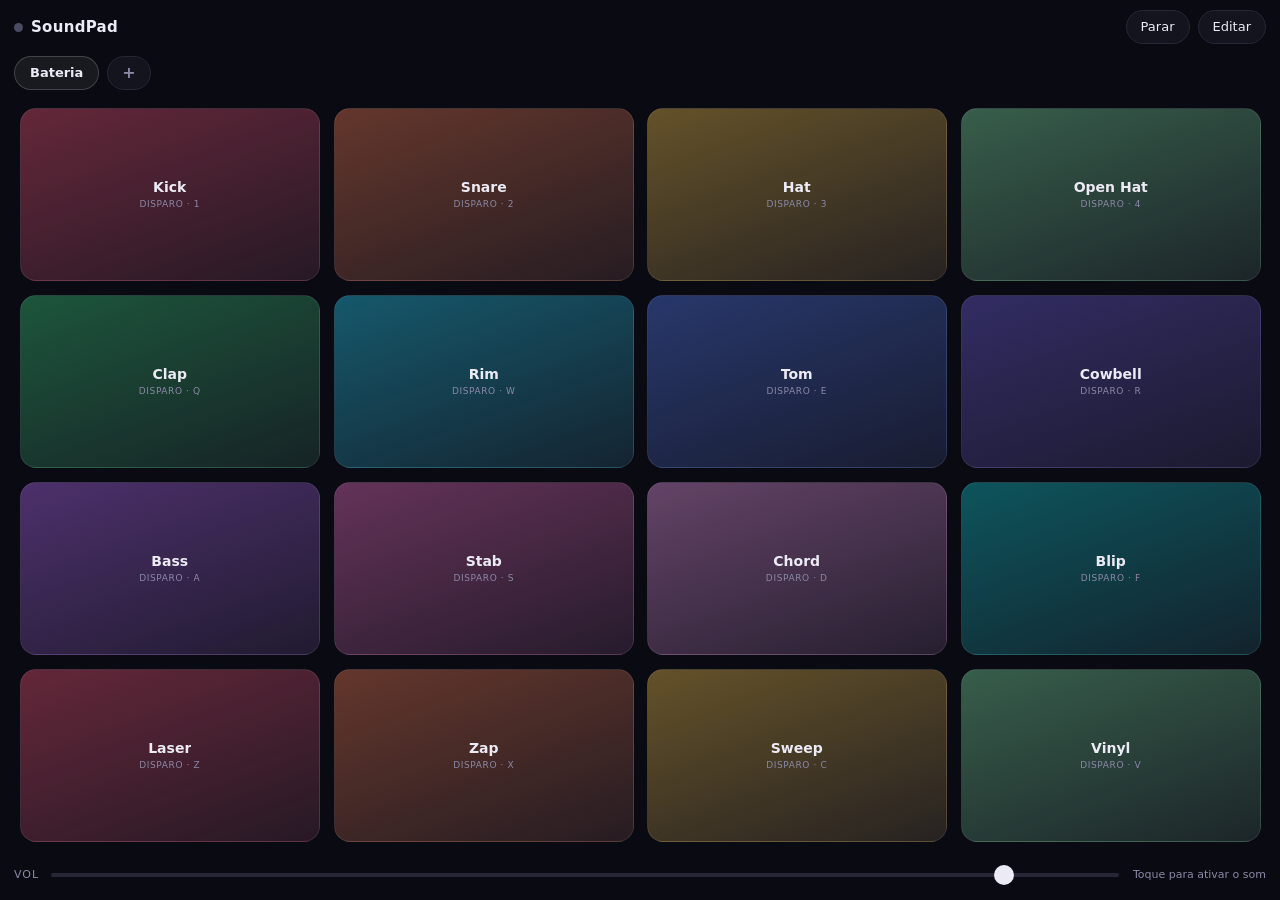
==== index.html @ 68c8d295 "SoundPad: pads de baixa latência com pastas" ====
<!DOCTYPE html>
<html lang="pt-BR">
<head>
<meta charset="utf-8">
<meta name="viewport" content="width=device-width, initial-scale=1, maximum-scale=1, user-scalable=no, viewport-fit=cover">
<meta name="apple-mobile-web-app-capable" content="yes">
<meta name="mobile-web-app-capable" content="yes">
<meta name="apple-mobile-web-app-title" content="SoundPad">
<meta name="apple-mobile-web-app-status-bar-style" content="black-translucent">
<meta name="theme-color" content="#0a0a12">
<title>SoundPad</title>
<link rel="manifest" href="manifest.webmanifest">
<link rel="apple-touch-icon" href="icon-180.png">
<link rel="stylesheet" href="styles.css">
</head>
<body>
  <div id="app">
    <header class="bar">
      <div class="brand">
        <span class="dot" id="statusDot" title="estado do áudio"></span>
        <strong>SoundPad</strong>
      </div>
      <div class="bar-actions">
        <button id="btnStop" class="chip" type="button">Parar</button>
        <button id="btnEdit" class="chip" type="button" aria-pressed="false">Editar</button>
      </div>
    </header>

    <nav id="folders" class="folders" aria-label="Pastas de sons"></nav>

    <main id="grid" class="grid" aria-label="Pads"></main>

    <footer class="bar footer">
      <label class="vol">
        <span aria-hidden="true">VOL</span>
        <input id="master" type="range" min="0" max="100" value="90" aria-label="Volume geral">
      </label>
      <span id="hint" class="hint">Toque em um pad</span>
    </footer>
  </div>

  <div id="sheet" class="sheet" hidden>
    <div class="sheet-panel" role="dialog" aria-modal="true" aria-labelledby="sheetTitle">
      <div class="sheet-grab"></div>
      <h2 id="sheetTitle">Pad 1</h2>

      <label class="field">
        <span>Nome</span>
        <input id="fName" type="text" maxlength="14" autocomplete="off" autocapitalize="none">
      </label>

      <div class="field">
        <span>Som</span>
        <div class="row">
          <button id="fPick" class="btn" type="button">Escolher arquivos…</button>
          <button id="fReset" class="btn ghost" type="button">Padrão</button>
        </div>
        <small id="fFile" class="muted">som padrão</small>
      </div>

      <div class="field">
        <span>Modo</span>
        <div class="seg" id="fMode" role="radiogroup">
          <button type="button" data-mode="oneshot" role="radio">Disparo</button>
          <button type="button" data-mode="gate" role="radio">Enquanto segura</button>
          <button type="button" data-mode="loop" role="radio">Loop</button>
        </div>
      </div>

      <label class="field">
        <span>Volume do pad — <b id="fVolVal">100%</b></span>
        <input id="fVol" type="range" min="0" max="150" value="100">
      </label>

      <label class="field cbx">
        <input id="fChoke" type="checkbox">
        <span>Reiniciar ao tocar de novo (corta o som anterior)</span>
      </label>

      <div class="field">
        <span>Cor</span>
        <div class="colors" id="fColors"></div>
      </div>

      <div class="row end">
        <button id="fTest" class="btn ghost" type="button">Testar</button>
        <button id="fDone" class="btn primary" type="button">Concluir</button>
      </div>
    </div>
  </div>

  <div id="folderSheet" class="sheet" hidden>
    <div class="sheet-panel" role="dialog" aria-modal="true" aria-labelledby="gTitle">
      <div class="sheet-grab"></div>
      <h2 id="gTitle">Nova pasta</h2>

      <label class="field">
        <span>Nome</span>
        <input id="gName" type="text" maxlength="18" autocomplete="off" placeholder="Ex.: Live, Podcast, Memes">
      </label>

      <div class="field" id="gSuggestField">
        <span>Sugestões</span>
        <div class="chips" id="gSuggest"></div>
      </div>

      <div class="field" id="gKitField">
        <span>Começar com</span>
        <div class="seg" id="gKit" role="radiogroup">
          <button type="button" data-kit="empty" role="radio">Pads vazios</button>
          <button type="button" data-kit="drums" role="radio">Kit de bateria</button>
        </div>
      </div>

      <div class="field" id="gBulkField">
        <span>Sons</span>
        <div class="row">
          <button id="gBulk" class="btn" type="button">Carregar vários sons…</button>
        </div>
        <small id="gStatus" class="muted"></small>
      </div>

      <div class="row end">
        <button id="gDelete" class="btn danger" type="button">Apagar pasta</button>
        <button id="gSave" class="btn primary" type="button">Salvar</button>
      </div>
    </div>
  </div>

  <input id="filePicker" type="file" accept="audio/*,.mp3,.m4a,.wav,.aac,.caf,.ogg" multiple hidden>
  <input id="bulkPicker" type="file" accept="audio/*,.mp3,.m4a,.wav,.aac,.caf,.ogg" multiple hidden>
  <script src="app.js"></script>
</body>
</html>
---- styles.css ----
:root {
  --bg: #0a0a12;
  --panel: #14141f;
  --line: #262636;
  --text: #ecebf5;
  --muted: #8b89a6;
  --accent: #6c5ce7;
  --pad-r: 16px;
  --gap: 10px;
}

* { box-sizing: border-box; }

/* Qualquer `display` declarado aqui vence o `[hidden]` do navegador, e o JS
 * esconde coisas por esse atributo. Uma regra só evita o problema todo. */
[hidden] { display: none !important; }

html, body {
  margin: 0;
  height: 100%;
  overscroll-behavior: none;
}

body {
  background: var(--bg);
  color: var(--text);
  font: 15px/1.4 -apple-system, BlinkMacSystemFont, "Segoe UI", system-ui, sans-serif;
  /* No iOS um toque longo abre lupa/seleção e atrasa o som. */
  -webkit-user-select: none;
  user-select: none;
  -webkit-touch-callout: none;
  -webkit-tap-highlight-color: transparent;
  touch-action: manipulation;
}

#app {
  display: flex;
  flex-direction: column;
  height: 100dvh;
  padding: env(safe-area-inset-top) env(safe-area-inset-right) env(safe-area-inset-bottom) env(safe-area-inset-left);
}

/* ---------- barras ---------- */

.bar {
  display: flex;
  align-items: center;
  justify-content: space-between;
  gap: 12px;
  padding: 10px 14px;
  flex: 0 0 auto;
}

.brand { display: flex; align-items: center; gap: 8px; letter-spacing: .3px; }
.brand strong { font-size: 15px; font-weight: 650; }

.dot {
  width: 9px; height: 9px;
  border-radius: 50%;
  background: #4b4b63;
  transition: background .2s, box-shadow .2s;
}
.dot.live { background: #2ecc71; box-shadow: 0 0 10px #2ecc71aa; }

.bar-actions { display: flex; gap: 8px; }

.chip {
  appearance: none;
  border: 1px solid var(--line);
  background: var(--panel);
  color: var(--text);
  font: inherit;
  font-size: 13px;
  padding: 7px 14px;
  border-radius: 999px;
  cursor: pointer;
}
.chip:active { transform: scale(.96); }
.chip[aria-pressed="true"] {
  background: var(--accent);
  border-color: var(--accent);
  color: #fff;
}

.footer { padding-top: 4px; }

.vol { display: flex; align-items: center; gap: 10px; flex: 1; min-width: 0; }
.vol span { font-size: 11px; color: var(--muted); letter-spacing: 1px; }

input[type="range"] {
  -webkit-appearance: none;
  appearance: none;
  flex: 1;
  min-width: 0;
  height: 26px;
  background: transparent;
}
input[type="range"]::-webkit-slider-runnable-track {
  height: 4px;
  border-radius: 2px;
  background: var(--line);
}
input[type="range"]::-webkit-slider-thumb {
  -webkit-appearance: none;
  width: 20px; height: 20px;
  margin-top: -8px;
  border-radius: 50%;
  background: var(--text);
}
input[type="range"]::-moz-range-track { height: 4px; border-radius: 2px; background: var(--line); }
input[type="range"]::-moz-range-thumb { width: 20px; height: 20px; border: 0; border-radius: 50%; background: var(--text); }

.hint { font-size: 11px; color: var(--muted); white-space: nowrap; }

/* ---------- barra de pastas ---------- */

.folders {
  flex: 0 0 auto;
  display: flex;
  gap: 8px;
  padding: 2px 14px 10px;
  overflow-x: auto;
  overflow-y: hidden;
  scrollbar-width: none;
  -webkit-overflow-scrolling: touch;
  scroll-snap-type: x proximity;
}
.folders::-webkit-scrollbar { display: none; }

.fchip {
  flex: 0 0 auto;
  scroll-snap-align: center;
  appearance: none;
  border: 1px solid var(--line);
  background: var(--panel);
  color: var(--muted);
  font: inherit;
  font-size: 13px;
  font-weight: 550;
  padding: 7px 15px;
  border-radius: 999px;
  cursor: pointer;
  white-space: nowrap;
}
.fchip:active { transform: scale(.96); }
.fchip[aria-current="true"] {
  background: #ffffff10;
  border-color: #ffffff2e;
  color: var(--text);
}
.fchip.add { padding: 7px 14px; font-size: 16px; line-height: 1; color: var(--muted); }

body.editing .fchip[aria-current="true"]::after { content: " ✎"; opacity: .6; }

/* No modo editar o gesto é do arrasto, não da rolagem da barra. */
body.editing .fchip { touch-action: none; }
body.editing .folders { scroll-snap-type: none; }
body.dragging-folder { cursor: grabbing; }
body.dragging-folder .fchip:not(.dragging) { transition: transform .16s ease-out; }

.fchip.dragging {
  position: relative;
  z-index: 5;
  border-color: #ffffff45;
  background: #20202e;
  color: var(--text);
  box-shadow: 0 10px 24px #000000a6;
  transform-origin: center;
}

.chip.hot { border-color: #ffffff36; color: #fff; }

/* ---------- grade de pads ---------- */

.grid {
  flex: 1 1 auto;
  min-height: 0;
  display: grid;
  grid-template-columns: repeat(4, 1fr);
  grid-auto-rows: 1fr;
  gap: var(--gap);
  padding: 4px 14px 10px;
}

.pad {
  position: relative;
  display: flex;
  flex-direction: column;
  align-items: center;
  justify-content: center;
  gap: 3px;
  padding: 9px 7px;
  text-align: center;
  border: 1px solid #ffffff14;
  border-radius: var(--pad-r);
  background:
    linear-gradient(160deg, color-mix(in srgb, var(--c) 34%, transparent), color-mix(in srgb, var(--c) 8%, transparent)),
    var(--panel);
  color: var(--text);
  font: inherit;
  cursor: pointer;
  overflow: hidden;
  /* o pad nunca deve rolar/zoomar a página */
  touch-action: none;
  transition: transform .06s ease-out, box-shadow .12s ease-out;
  will-change: transform;
}

.pad .label {
  font-size: 12px;
  font-weight: 600;
  line-height: 1.15;
  max-width: 100%;
  overflow: hidden;
  text-overflow: ellipsis;
  white-space: nowrap;
}
.pad .sub {
  font-size: 9px;
  letter-spacing: .6px;
  text-transform: uppercase;
  color: var(--muted);
}

.pad .glow {
  position: absolute;
  inset: 0;
  border-radius: inherit;
  background: radial-gradient(circle at 50% 45%, color-mix(in srgb, var(--c) 85%, white 15%), transparent 68%);
  opacity: 0;
  pointer-events: none;
}
.pad.hit .glow {
  opacity: .85;
  transition: opacity .34s ease-out;
}
.pad.hit {
  transform: scale(.955);
  box-shadow: 0 0 22px color-mix(in srgb, var(--c) 55%, transparent);
}

.pad.playing { border-color: color-mix(in srgb, var(--c) 70%, transparent); }
.pad.playing::after {
  content: "";
  position: absolute;
  top: 8px; right: 8px;
  width: 7px; height: 7px;
  border-radius: 50%;
  background: var(--c);
  box-shadow: 0 0 8px var(--c);
}

.pad.custom .sub { color: color-mix(in srgb, var(--c) 70%, var(--muted)); }

/* pad sem som: convida a receber um arquivo */
.pad.empty {
  background: var(--panel);
  border-style: dashed;
  border-color: #ffffff1f;
}
.pad.empty .label { font-size: 22px; font-weight: 300; color: var(--muted); }
.pad.empty .sub { opacity: .75; }
.pad.empty.hit { box-shadow: none; }

body.editing .pad {
  animation: wiggle 1.6s ease-in-out infinite;
}
body.editing .pad::before {
  content: "✎";
  position: absolute;
  top: 6px; left: 9px;
  font-size: 12px;
  color: var(--muted);
}
@keyframes wiggle {
  0%, 100% { transform: rotate(-.35deg); }
  50% { transform: rotate(.35deg); }
}
@media (prefers-reduced-motion: reduce) {
  body.editing .pad { animation: none; }
}

/* ---------- painel de ajustes ---------- */

.sheet {
  position: fixed;
  inset: 0;
  z-index: 20;
  display: flex;
  align-items: flex-end;
  justify-content: center;
  background: #000000a8;
  -webkit-backdrop-filter: blur(6px);
  backdrop-filter: blur(6px);
}

.sheet-panel {
  width: min(520px, 100%);
  max-height: 88dvh;
  overflow-y: auto;
  -webkit-overflow-scrolling: touch;
  background: var(--panel);
  border: 1px solid var(--line);
  border-bottom: 0;
  border-radius: 22px 22px 0 0;
  padding: 8px 20px calc(22px + env(safe-area-inset-bottom));
  animation: rise .22s ease-out;
}
@keyframes rise { from { transform: translateY(14%); opacity: .6; } }

.sheet-grab {
  width: 40px; height: 4px;
  border-radius: 2px;
  background: var(--line);
  margin: 6px auto 12px;
}

.sheet h2 { margin: 0 0 16px; font-size: 17px; }

.field { display: block; margin-bottom: 16px; }
.field > span { display: block; font-size: 12px; color: var(--muted); margin-bottom: 7px; }
.field.cbx { display: flex; align-items: center; gap: 10px; }
.field.cbx span { margin: 0; font-size: 12px; color: var(--muted); }
.field.cbx input { width: 18px; height: 18px; accent-color: var(--accent); }

.field input[type="text"] {
  width: 100%;
  font: inherit;
  /* < 16px faz o iOS dar zoom ao focar o campo */
  font-size: 16px;
  color: var(--text);
  background: #0d0d16;
  border: 1px solid var(--line);
  border-radius: 10px;
  padding: 11px 12px;
}

.row { display: flex; gap: 8px; align-items: center; flex-wrap: wrap; }

/* A ação principal precisa estar sempre à mão: em tela de celular o painel
 * rola por dentro, então a linha de botões fica grudada no rodapé dele. */
.row.end {
  position: sticky;
  bottom: 0;
  justify-content: flex-end;
  margin-top: 20px;
  padding: 12px 0 calc(6px + env(safe-area-inset-bottom));
  background: linear-gradient(to bottom, transparent, var(--panel) 30%);
}

.btn {
  appearance: none;
  font: inherit;
  font-size: 14px;
  padding: 11px 16px;
  border-radius: 11px;
  border: 1px solid var(--line);
  background: #0d0d16;
  color: var(--text);
  cursor: pointer;
}
.btn:active { transform: scale(.97); }
.btn.primary { background: var(--accent); border-color: var(--accent); color: #fff; font-weight: 600; }
.btn.ghost { background: transparent; }
.btn.danger { border-color: #ff4d6d59; color: #ff6b81; }

.chips { display: flex; flex-wrap: wrap; gap: 7px; }
.chip.sm { font-size: 12px; padding: 6px 12px; color: var(--muted); }

.muted { color: var(--muted); font-size: 11px; display: block; margin-top: 8px; }

.seg { display: flex; border: 1px solid var(--line); border-radius: 11px; overflow: hidden; }
.seg button {
  flex: 1;
  appearance: none;
  border: 0;
  border-right: 1px solid var(--line);
  background: #0d0d16;
  color: var(--muted);
  font: inherit;
  font-size: 12px;
  padding: 11px 4px;
  cursor: pointer;
}
.seg button:last-child { border-right: 0; }
.seg button[aria-checked="true"] { background: var(--accent); color: #fff; font-weight: 600; }

.colors { display: flex; gap: 9px; flex-wrap: wrap; }
.colors button {
  width: 30px; height: 30px;
  border-radius: 50%;
  border: 2px solid transparent;
  background: var(--c);
  cursor: pointer;
  padding: 0;
}
.colors button[aria-pressed="true"] { border-color: var(--text); }

@media (min-width: 720px) {
  .grid { padding: 8px 20px 14px; --gap: 14px; }
  .pad .label { font-size: 14px; }
}
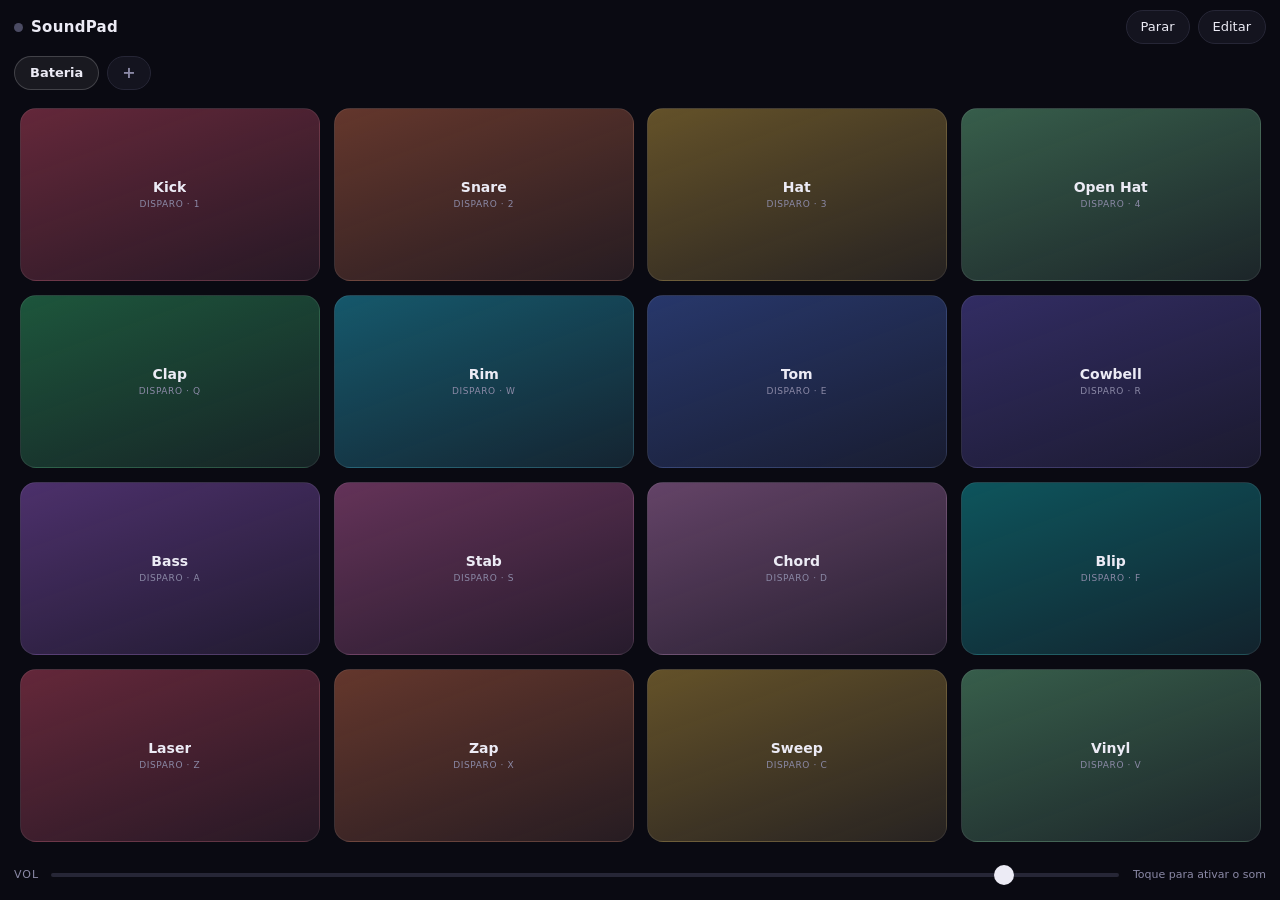
==== commit 57793330: "Tira a barra de ações dos painéis da área que rola A barra fixa flutuava por cima do último campo e " ====
--- a/index.html
+++ b/index.html
@@ -42,6 +42,7 @@
   <div id="sheet" class="sheet" hidden>
     <div class="sheet-panel" role="dialog" aria-modal="true" aria-labelledby="sheetTitle">
       <div class="sheet-grab"></div>
+      <div class="sheet-body">
       <h2 id="sheetTitle">Pad 1</h2>
 
       <label class="field">
@@ -82,6 +83,8 @@
         <div class="colors" id="fColors"></div>
       </div>
 
+      </div>
+
       <div class="row end">
         <button id="fTest" class="btn ghost" type="button">Testar</button>
         <button id="fDone" class="btn primary" type="button">Concluir</button>
@@ -92,6 +95,7 @@
   <div id="folderSheet" class="sheet" hidden>
     <div class="sheet-panel" role="dialog" aria-modal="true" aria-labelledby="gTitle">
       <div class="sheet-grab"></div>
+      <div class="sheet-body">
       <h2 id="gTitle">Nova pasta</h2>
 
       <label class="field">
@@ -120,6 +124,8 @@
         <small id="gStatus" class="muted"></small>
       </div>
 
+      </div>
+
       <div class="row end">
         <button id="gDelete" class="btn danger" type="button">Apagar pasta</button>
         <button id="gSave" class="btn primary" type="button">Salvar</button>
--- a/styles.css
+++ b/styles.css
@@ -297,14 +297,24 @@
 .sheet-panel {
   width: min(520px, 100%);
   max-height: 88dvh;
-  overflow-y: auto;
-  -webkit-overflow-scrolling: touch;
+  /* Rodapé fora da área que rola: sem isso a barra de ações fica flutuando
+   * por cima do último campo e corta as cores pela metade. */
+  display: flex;
+  flex-direction: column;
+  overflow: hidden;
   background: var(--panel);
   border: 1px solid var(--line);
   border-bottom: 0;
   border-radius: 22px 22px 0 0;
-  padding: 8px 20px calc(22px + env(safe-area-inset-bottom));
+  padding: 8px 20px calc(14px + env(safe-area-inset-bottom));
   animation: rise .22s ease-out;
+}
+
+.sheet-body {
+  flex: 1 1 auto;
+  min-height: 0;
+  overflow-y: auto;
+  -webkit-overflow-scrolling: touch;
 }
 @keyframes rise { from { transform: translateY(14%); opacity: .6; } }
 
@@ -337,15 +347,14 @@
 
 .row { display: flex; gap: 8px; align-items: center; flex-wrap: wrap; }
 
-/* A ação principal precisa estar sempre à mão: em tela de celular o painel
- * rola por dentro, então a linha de botões fica grudada no rodapé dele. */
+/* A ação principal fica sempre à mão, no rodapé do painel, enquanto os campos
+ * rolam acima dela. */
 .row.end {
-  position: sticky;
-  bottom: 0;
+  flex: 0 0 auto;
   justify-content: flex-end;
-  margin-top: 20px;
-  padding: 12px 0 calc(6px + env(safe-area-inset-bottom));
-  background: linear-gradient(to bottom, transparent, var(--panel) 30%);
+  margin-top: 4px;
+  padding-top: 14px;
+  border-top: 1px solid var(--line);
 }
 
 .btn {
